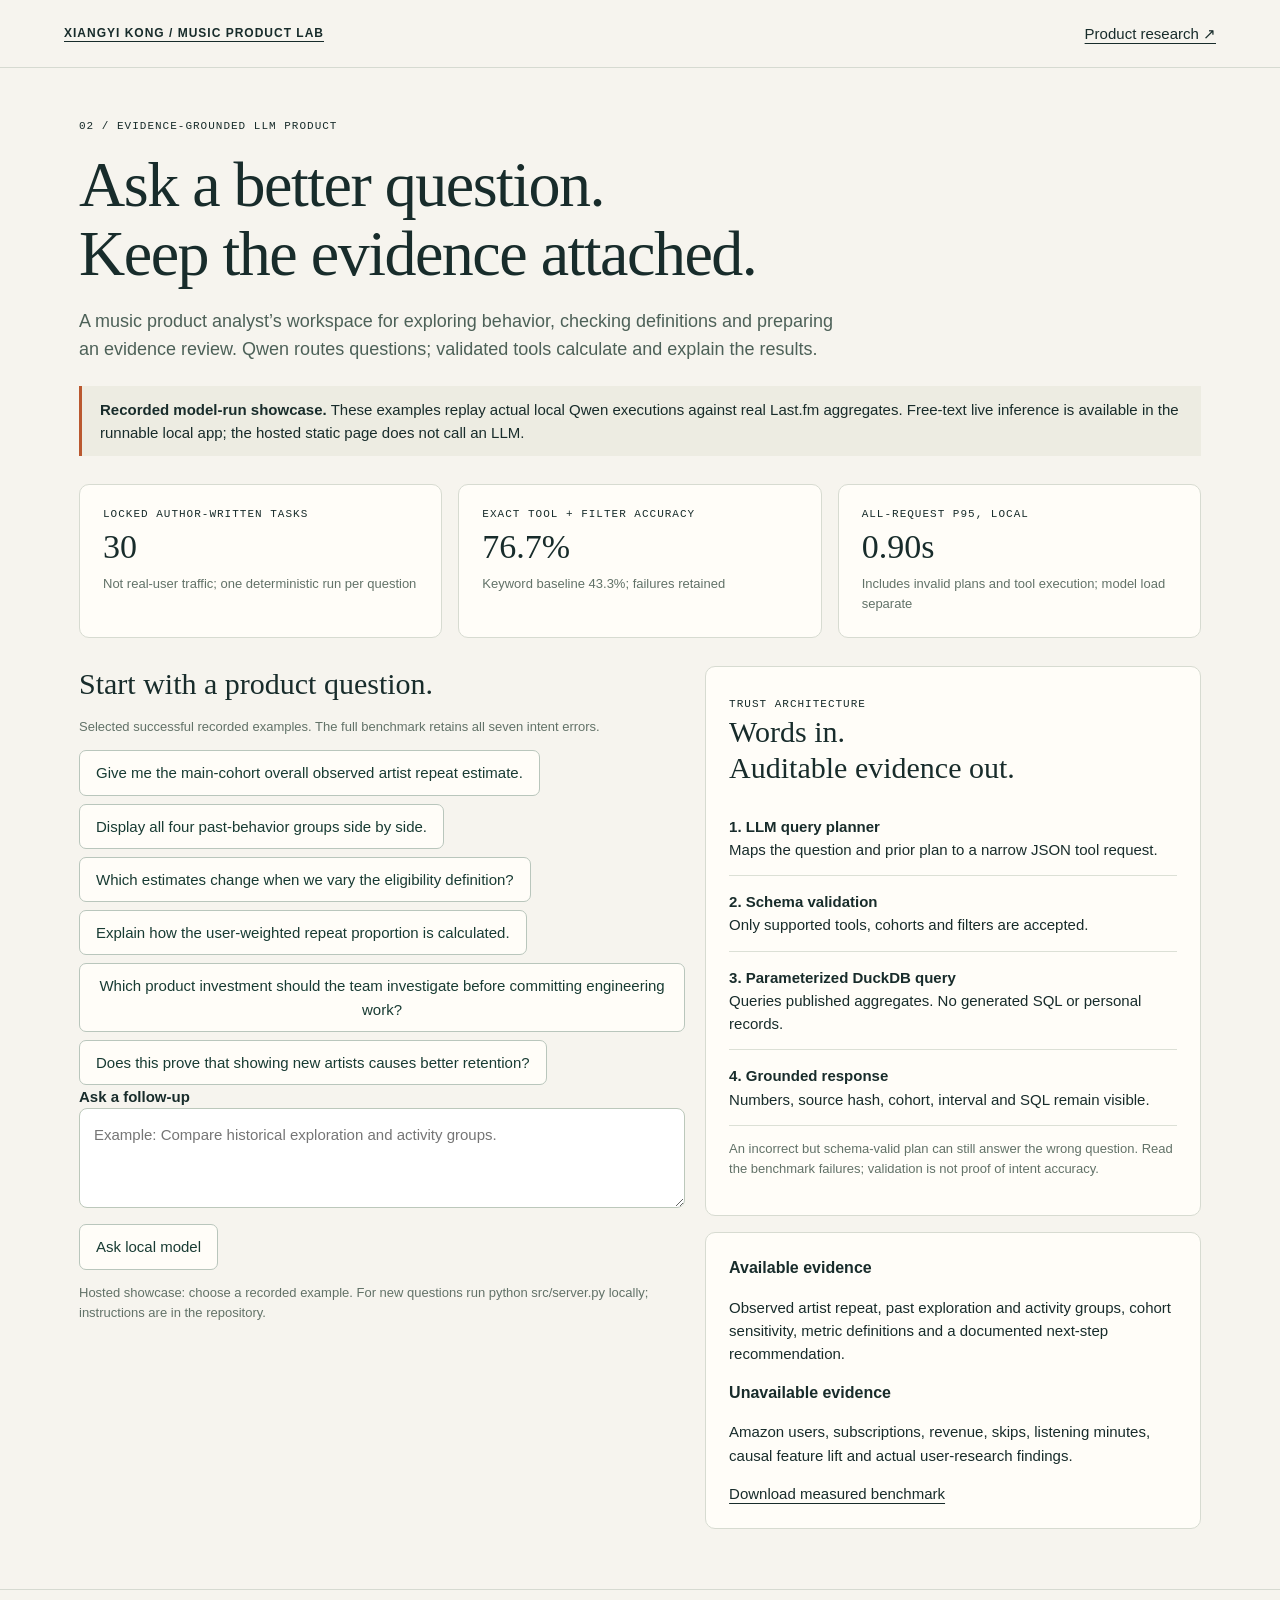
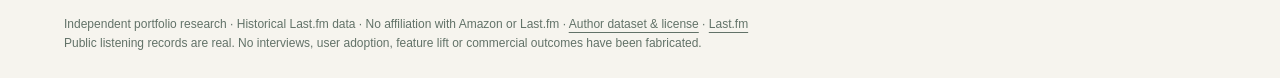
==== site/copilot.html @ 65029670 "Build real-data music product research and grounded LLM evidence" ====
<!doctype html><html lang="en"><head><meta charset="utf-8"><meta name="viewport" content="width=device-width,initial-scale=1"><meta name="description" content="Real Last.fm evidence, product decisions and grounded music analytics"><title>Music Insights Copilot / Evidence Workspace</title><link rel="stylesheet" href="style.css"></head><body><header><a class="brand" href="index.html">XIANGYI KONG / MUSIC PRODUCT LAB</a><a href="index.html">Product research ↗</a></header><main><span class="eyebrow">02 / Evidence-grounded LLM product</span><h1>Ask a better question.<br>Keep the evidence attached.</h1><p class="lede">A music product analyst’s workspace for exploring behavior, checking definitions and preparing an evidence review. Qwen routes questions; validated tools calculate and explain the results.</p><div class="note" id="mode"><b>Recorded model-run showcase.</b> These examples replay actual local Qwen executions against real Last.fm aggregates. Free-text live inference is available in the runnable local app; the hosted static page does not call an LLM.</div><div class="grid" id="eval"></div><div class="twocol"><section><h2>Start with a product question.</h2><p class="muted">Selected successful recorded examples. The full benchmark retains all seven intent errors.</p><div class="suggestions" id="suggestions"></div><div id="chat" aria-live="polite"></div><form id="askform"><label for="question"><b>Ask a follow-up</b></label><textarea id="question" rows="3" placeholder="Example: Compare historical exploration and activity groups."></textarea><button style="margin-top:10px" type="submit" id="send">Ask local model</button><p class="muted" id="status"></p></form></section><aside><article class="panel"><span class="eyebrow">Trust architecture</span><h2>Words in.<br>Auditable evidence out.</h2><div class="option"><b>1. LLM query planner</b>Maps the question and prior plan to a narrow JSON tool request.</div><div class="option"><b>2. Schema validation</b>Only supported tools, cohorts and filters are accepted.</div><div class="option"><b>3. Parameterized DuckDB query</b>Queries published aggregates. No generated SQL or personal records.</div><div class="option"><b>4. Grounded response</b>Numbers, source hash, cohort, interval and SQL remain visible.</div><p class="muted">An incorrect but schema-valid plan can still answer the wrong question. Read the benchmark failures; validation is not proof of intent accuracy.</p></article><article class="panel" style="margin-top:16px"><h3>Available evidence</h3><p>Observed artist repeat, past exploration and activity groups, cohort sensitivity, metric definitions and a documented next-step recommendation.</p><h3>Unavailable evidence</h3><p>Amazon users, subscriptions, revenue, skips, listening minutes, causal feature lift and actual user-research findings.</p><a href="evaluation.json">Download measured benchmark</a></article></aside></div></main><footer>Independent portfolio research · Historical Last.fm data · No affiliation with Amazon or Last.fm · <a href="https://zenodo.org/records/6090214">Author dataset & license</a> · <a href="https://www.last.fm/">Last.fm</a><br>Public listening records are real. No interviews, user adoption, feature lift or commercial outcomes have been fabricated.</footer><script>const $=s=>document.querySelector(s),esc=s=>String(s).replace(/[&<>"']/g,c=>({'&':'&amp;','<':'&lt;','>':'&gt;','"':'&quot;',"'":'&#39;'}[c]));let runs=[],previous=null,live=false;function show(q,r,replayed=false){$('#chat').insertAdjacentHTML('beforeend',`<div class="question">${esc(q)}</div><div class="assistant"><div class="eyebrow">${replayed?'Recorded actual model run':(live?'Live local model':'Recorded actual model run')}</div><p class="answer">${esc(r.answer)}</p><p class="muted">${esc(r.limitations)}</p><details><summary>Plan, SQL and evidence</summary><pre>${esc(JSON.stringify({plan:r.plan,sql:r.sql,parameters:r.parameters,provenance:r.provenance},null,2))}</pre></details></div>`);previous=r.plan}fetch('runs.json').then(r=>r.json()).then(d=>{runs=d;let chosen=['final-01','final-05','final-11','final-16','final-19','final-24'];for(let id of chosen){let r=d.find(x=>x.id===id);if(!r)continue;let b=document.createElement('button');b.textContent=r.question;b.onclick=()=>show(r.question,r.response,true);$('#suggestions').append(b)}});fetch('evaluation.json').then(r=>r.json()).then(e=>{$('#eval').innerHTML=`<div class="card"><div class="eyebrow">Locked author-written tasks</div><div class="metric">${e.cases}</div><div class="muted">Not real-user traffic; one deterministic run per question</div></div><div class="card"><div class="eyebrow">Exact tool + filter accuracy</div><div class="metric">${(100*e.exact_plan_accuracy).toFixed(1)}%</div><div class="muted">Keyword baseline ${(100*e.keyword_baseline_exact_accuracy).toFixed(1)}%; failures retained</div></div><div class="card"><div class="eyebrow">All-request p95, local</div><div class="metric">${e.all_requests_p95_seconds.toFixed(2)}s</div><div class="muted">Includes invalid plans and tool execution; model load separate</div></div>`});live=location.port==='8767';if(live){$('#mode').innerHTML='<b>Live local Qwen.</b> Free-text queries run on your computer. Data stays in the aggregate evidence layer.'}else{$('#question').disabled=true;$('#send').disabled=true;$('#status').textContent='Hosted showcase: choose a recorded example. For new questions run python src/server.py locally; instructions are in the repository.'}$('#askform').onsubmit=async ev=>{ev.preventDefault();const q=$('#question').value.trim();if(!q||!live)return;$('#send').disabled=true;$('#status').textContent='Planning and querying local evidence…';try{const res=await fetch('/api/ask',{method:'POST',headers:{'Content-Type':'application/json'},body:JSON.stringify({question:q,previous})});const r=await res.json();if(!res.ok)throw Error(r.error||'Request failed');show(q,r);$('#status').textContent=`Planner ${r.trace.planner_seconds.toFixed(2)}s · ${r.trace.schema_valid?'valid schema':'clarification fallback'}`;$('#question').value=''}catch(e){$('#status').textContent=e.message}finally{$('#send').disabled=false}};</script></body></html>
---- site/style.css ----
*{box-sizing:border-box}body{margin:0;background:#f6f4ee;color:#182c2b;font:15px/1.55 Arial,sans-serif}a{color:inherit;text-underline-offset:4px}button,select,textarea{font:inherit}button{cursor:pointer;border:1px solid #b9c6bc;background:#fffdf8;color:#183b33;padding:10px 16px;border-radius:7px}button:hover,button.active{background:#193e36;color:#fff}button:focus-visible,a:focus-visible,select:focus-visible,textarea:focus-visible{outline:3px solid #b64d26;outline-offset:3px}header{display:flex;justify-content:space-between;gap:20px;align-items:center;padding:22px 5vw;border-bottom:1px solid #d6dad1}.brand{font-weight:bold;letter-spacing:1px;font-size:12px}.tag,.eyebrow{font:11px monospace;letter-spacing:1px;text-transform:uppercase}.tag{padding:5px 9px;background:#e4eade;border-radius:4px}main{max-width:1250px;margin:auto;padding:44px 5vw 60px}h1{font:clamp(38px,5vw,64px)/1.08 Georgia,serif;letter-spacing:-1.5px;max-width:900px;margin:14px 0 20px}h2{font:30px/1.2 Georgia,serif;margin:0 0 15px}h3{font-size:16px;margin:0 0 8px}p{max-width:830px}.lede{font-size:18px;color:#4d6158;max-width:760px}.grid{display:grid;grid-template-columns:repeat(3,1fr);gap:16px;margin:28px 0}.card,.panel{background:#fffdf8;border:1px solid #d7dbd1;border-radius:10px;padding:23px}.metric{font:34px Georgia,serif;margin:8px 0}.muted{color:#627268;font-size:13px}.note{border-left:3px solid #ba582f;padding:12px 18px;background:#edece2;margin:22px 0}.tabs{display:flex;gap:9px;flex-wrap:wrap;margin:30px 0 20px}.toolbar{display:flex;align-items:center;gap:12px;flex-wrap:wrap;margin:20px 0}select{padding:9px;border:1px solid #bac7ba;background:#fffdf8;border-radius:5px}table{border-collapse:collapse;width:100%;font-size:13px}td,th{text-align:left;padding:12px 8px;border-bottom:1px solid #dce0d6}th{font-size:11px;letter-spacing:.6px;text-transform:uppercase}.scroll{overflow:auto}.barrow{display:grid;grid-template-columns:210px 1fr 90px;gap:12px;align-items:center;margin:22px 0}.track{height:22px;background:#edf0e6;border-radius:4px;position:relative}.fill{height:100%;background:#397664;border-radius:4px}.interval{position:absolute;top:9px;height:4px;background:#142d25}.twocol{display:grid;grid-template-columns:1.1fr .9fr;gap:20px}.option{padding:14px 0;border-bottom:1px solid #dce0d6}.option b{display:block}.answer{white-space:pre-wrap}.question{margin-top:20px;padding:14px 18px;background:#dfe9df;border-radius:8px;white-space:pre-wrap}.assistant{margin:10px 0 24px;padding:23px;background:#fffdf8;border:1px solid #d3dcd1;border-radius:8px}.suggestions{display:flex;gap:8px;flex-wrap:wrap}textarea{width:100%;padding:14px;border:1px solid #bcc8bb;border-radius:8px;background:white;resize:vertical}pre{overflow:auto;font:12px/1.5 monospace;background:#eef1e8;padding:14px;border-radius:5px}details{margin:14px 0}summary{cursor:pointer;font-weight:bold}footer{padding:25px 5vw;border-top:1px solid #d6dad1;color:#627268;font-size:12px}.hidden{display:none!important}svg{max-width:100%;height:auto}@media(max-width:750px){.grid,.twocol{grid-template-columns:1fr}main{padding-top:28px}header{align-items:flex-start}.barrow{grid-template-columns:135px 1fr 65px;font-size:12px}.metric{font-size:30px}}
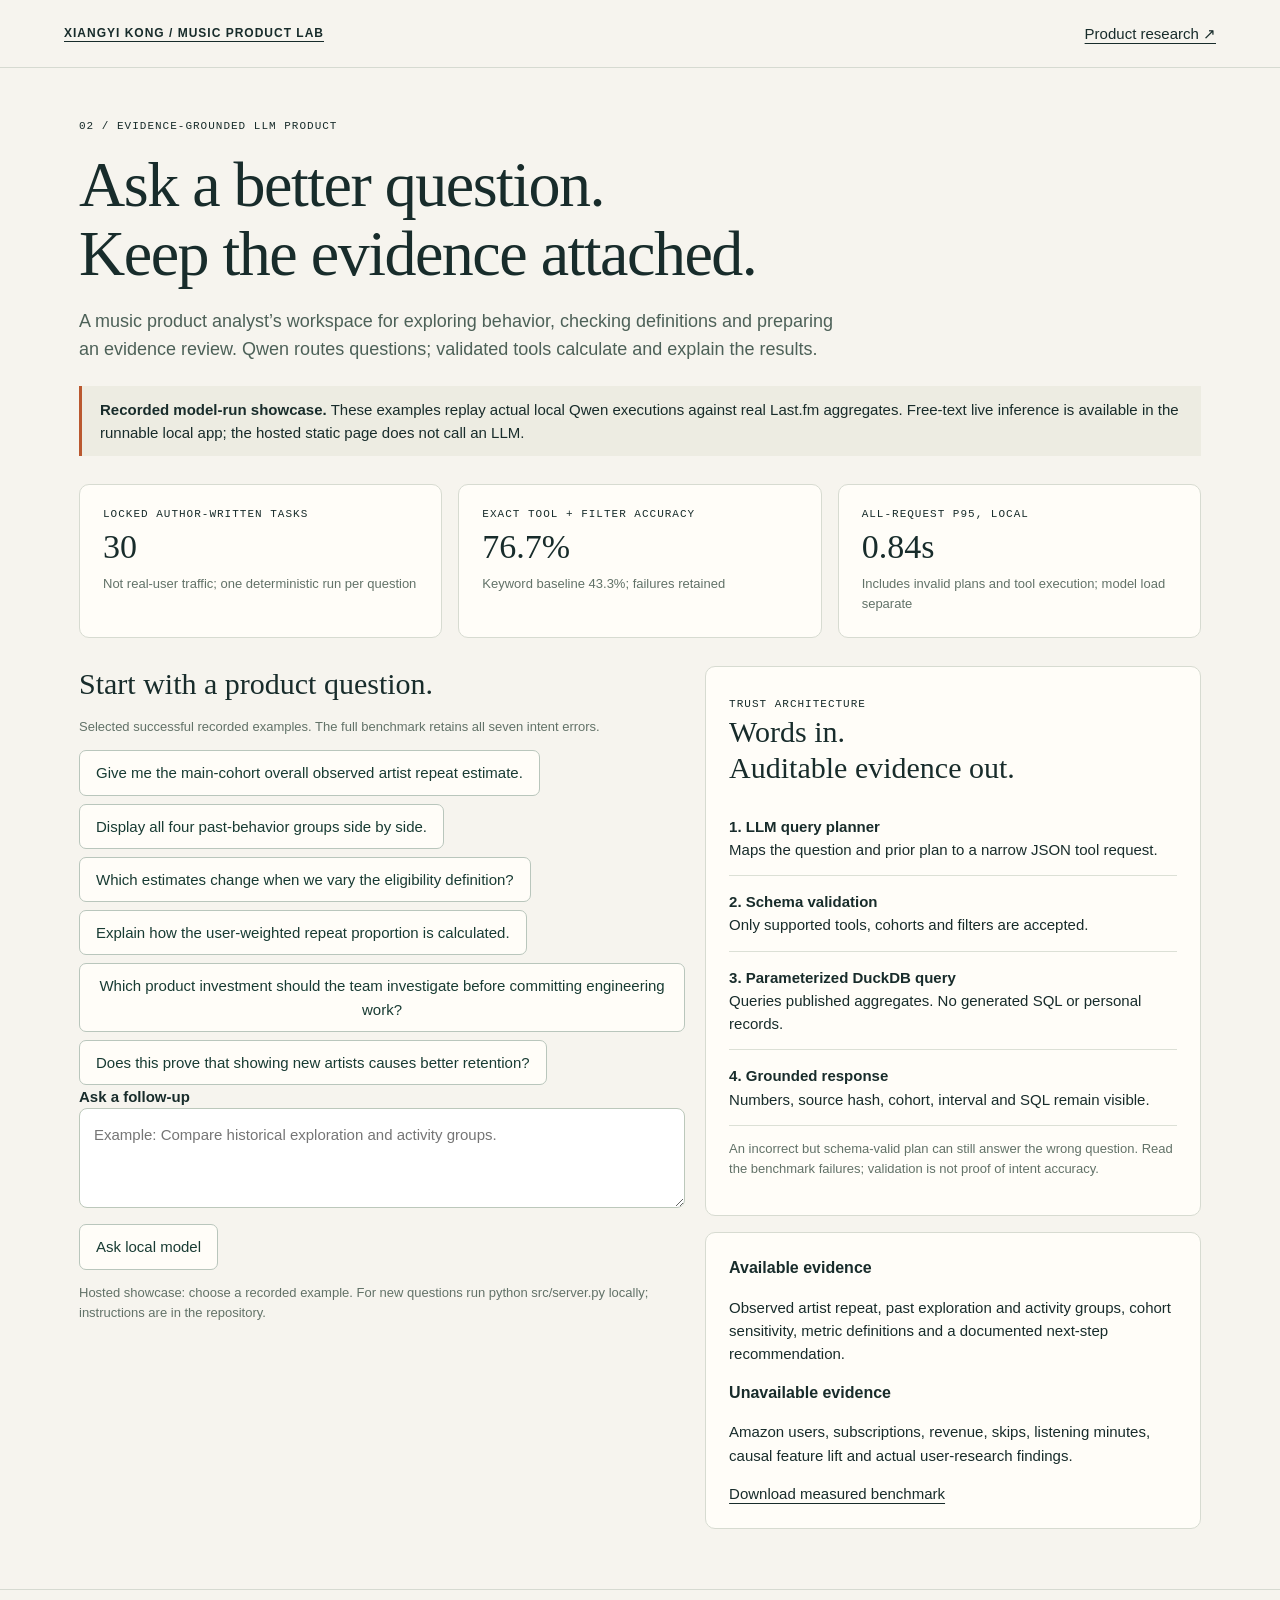
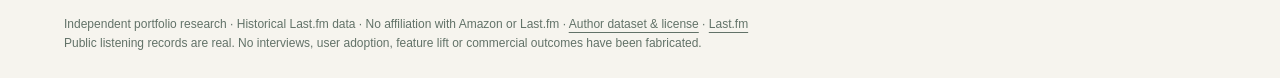
==== commit d75286c2: "Build real-data music product research and grounded LLM evidence" ====
--- a/site/copilot.html
+++ b/site/copilot.html
@@ -1 +1 @@
-<!doctype html><html lang="en"><head><meta charset="utf-8"><meta name="viewport" content="width=device-width,initial-scale=1"><meta name="description" content="Real Last.fm evidence, product decisions and grounded music analytics"><title>Music Insights Copilot / Evidence Workspace</title><link rel="stylesheet" href="style.css"></head><body><header><a class="brand" href="index.html">XIANGYI KONG / MUSIC PRODUCT LAB</a><a href="index.html">Product research ↗</a></header><main><span class="eyebrow">02 / Evidence-grounded LLM product</span><h1>Ask a better question.<br>Keep the evidence attached.</h1><p class="lede">A music product analyst’s workspace for exploring behavior, checking definitions and preparing an evidence review. Qwen routes questions; validated tools calculate and explain the results.</p><div class="note" id="mode"><b>Recorded model-run showcase.</b> These examples replay actual local Qwen executions against real Last.fm aggregates. Free-text live inference is available in the runnable local app; the hosted static page does not call an LLM.</div><div class="grid" id="eval"></div><div class="twocol"><section><h2>Start with a product question.</h2><p class="muted">Selected successful recorded examples. The full benchmark retains all seven intent errors.</p><div class="suggestions" id="suggestions"></div><div id="chat" aria-live="polite"></div><form id="askform"><label for="question"><b>Ask a follow-up</b></label><textarea id="question" rows="3" placeholder="Example: Compare historical exploration and activity groups."></textarea><button style="margin-top:10px" type="submit" id="send">Ask local model</button><p class="muted" id="status"></p></form></section><aside><article class="panel"><span class="eyebrow">Trust architecture</span><h2>Words in.<br>Auditable evidence out.</h2><div class="option"><b>1. LLM query planner</b>Maps the question and prior plan to a narrow JSON tool request.</div><div class="option"><b>2. Schema validation</b>Only supported tools, cohorts and filters are accepted.</div><div class="option"><b>3. Parameterized DuckDB query</b>Queries published aggregates. No generated SQL or personal records.</div><div class="option"><b>4. Grounded response</b>Numbers, source hash, cohort, interval and SQL remain visible.</div><p class="muted">An incorrect but schema-valid plan can still answer the wrong question. Read the benchmark failures; validation is not proof of intent accuracy.</p></article><article class="panel" style="margin-top:16px"><h3>Available evidence</h3><p>Observed artist repeat, past exploration and activity groups, cohort sensitivity, metric definitions and a documented next-step recommendation.</p><h3>Unavailable evidence</h3><p>Amazon users, subscriptions, revenue, skips, listening minutes, causal feature lift and actual user-research findings.</p><a href="evaluation.json">Download measured benchmark</a></article></aside></div></main><footer>Independent portfolio research · Historical Last.fm data · No affiliation with Amazon or Last.fm · <a href="https://zenodo.org/records/6090214">Author dataset & license</a> · <a href="https://www.last.fm/">Last.fm</a><br>Public listening records are real. No interviews, user adoption, feature lift or commercial outcomes have been fabricated.</footer><script>const $=s=>document.querySelector(s),esc=s=>String(s).replace(/[&<>"']/g,c=>({'&':'&amp;','<':'&lt;','>':'&gt;','"':'&quot;',"'":'&#39;'}[c]));let runs=[],previous=null,live=false;function show(q,r,replayed=false){$('#chat').insertAdjacentHTML('beforeend',`<div class="question">${esc(q)}</div><div class="assistant"><div class="eyebrow">${replayed?'Recorded actual model run':(live?'Live local model':'Recorded actual model run')}</div><p class="answer">${esc(r.answer)}</p><p class="muted">${esc(r.limitations)}</p><details><summary>Plan, SQL and evidence</summary><pre>${esc(JSON.stringify({plan:r.plan,sql:r.sql,parameters:r.parameters,provenance:r.provenance},null,2))}</pre></details></div>`);previous=r.plan}fetch('runs.json').then(r=>r.json()).then(d=>{runs=d;let chosen=['final-01','final-05','final-11','final-16','final-19','final-24'];for(let id of chosen){let r=d.find(x=>x.id===id);if(!r)continue;let b=document.createElement('button');b.textContent=r.question;b.onclick=()=>show(r.question,r.response,true);$('#suggestions').append(b)}});fetch('evaluation.json').then(r=>r.json()).then(e=>{$('#eval').innerHTML=`<div class="card"><div class="eyebrow">Locked author-written tasks</div><div class="metric">${e.cases}</div><div class="muted">Not real-user traffic; one deterministic run per question</div></div><div class="card"><div class="eyebrow">Exact tool + filter accuracy</div><div class="metric">${(100*e.exact_plan_accuracy).toFixed(1)}%</div><div class="muted">Keyword baseline ${(100*e.keyword_baseline_exact_accuracy).toFixed(1)}%; failures retained</div></div><div class="card"><div class="eyebrow">All-request p95, local</div><div class="metric">${e.all_requests_p95_seconds.toFixed(2)}s</div><div class="muted">Includes invalid plans and tool execution; model load separate</div></div>`});live=location.port==='8767';if(live){$('#mode').innerHTML='<b>Live local Qwen.</b> Free-text queries run on your computer. Data stays in the aggregate evidence layer.'}else{$('#question').disabled=true;$('#send').disabled=true;$('#status').textContent='Hosted showcase: choose a recorded example. For new questions run python src/server.py locally; instructions are in the repository.'}$('#askform').onsubmit=async ev=>{ev.preventDefault();const q=$('#question').value.trim();if(!q||!live)return;$('#send').disabled=true;$('#status').textContent='Planning and querying local evidence…';try{const res=await fetch('/api/ask',{method:'POST',headers:{'Content-Type':'application/json'},body:JSON.stringify({question:q,previous})});const r=await res.json();if(!res.ok)throw Error(r.error||'Request failed');show(q,r);$('#status').textContent=`Planner ${r.trace.planner_seconds.toFixed(2)}s · ${r.trace.schema_valid?'valid schema':'clarification fallback'}`;$('#question').value=''}catch(e){$('#status').textContent=e.message}finally{$('#send').disabled=false}};</script></body></html>+<!doctype html><html lang="en"><head><meta charset="utf-8"><meta name="viewport" content="width=device-width,initial-scale=1"><meta name="description" content="Real Last.fm evidence, product decisions and grounded music analytics"><title>Music Insights Copilot / Evidence Workspace</title><link rel="stylesheet" href="style.css"></head><body><header><a class="brand" href="index.html">XIANGYI KONG / MUSIC PRODUCT LAB</a><a href="index.html">Product research ↗</a></header><main><span class="eyebrow">02 / Evidence-grounded LLM product</span><h1>Ask a better question.<br>Keep the evidence attached.</h1><p class="lede">A music product analyst’s workspace for exploring behavior, checking definitions and preparing an evidence review. Qwen routes questions; validated tools calculate and explain the results.</p><div class="note" id="mode"><b>Recorded model-run showcase.</b> These examples replay actual local Qwen executions against real Last.fm aggregates. Free-text live inference is available in the runnable local app; the hosted static page does not call an LLM.</div><div class="grid" id="eval"></div><div class="twocol"><section><h2>Start with a product question.</h2><p class="muted">Selected successful recorded examples. The full benchmark retains all seven intent errors.</p><div class="suggestions" id="suggestions"></div><div id="chat" aria-live="polite"></div><form id="askform"><label for="question"><b>Ask a follow-up</b></label><textarea id="question" rows="3" placeholder="Example: Compare historical exploration and activity groups."></textarea><button style="margin-top:10px" type="submit" id="send">Ask local model</button><p class="muted" id="status"></p></form></section><aside><article class="panel"><span class="eyebrow">Trust architecture</span><h2>Words in.<br>Auditable evidence out.</h2><div class="option"><b>1. LLM query planner</b>Maps the question and prior plan to a narrow JSON tool request.</div><div class="option"><b>2. Schema validation</b>Only supported tools, cohorts and filters are accepted.</div><div class="option"><b>3. Parameterized DuckDB query</b>Queries published aggregates. No generated SQL or personal records.</div><div class="option"><b>4. Grounded response</b>Numbers, source hash, cohort, interval and SQL remain visible.</div><p class="muted">An incorrect but schema-valid plan can still answer the wrong question. Read the benchmark failures; validation is not proof of intent accuracy.</p></article><article class="panel" style="margin-top:16px"><h3>Available evidence</h3><p>Observed artist repeat, past exploration and activity groups, cohort sensitivity, metric definitions and a documented next-step recommendation.</p><h3>Unavailable evidence</h3><p>Amazon users, subscriptions, revenue, skips, listening minutes, causal feature lift and actual user-research findings.</p><a href="evaluation.json">Download measured benchmark</a></article></aside></div></main><footer>Independent portfolio research · Historical Last.fm data · No affiliation with Amazon or Last.fm · <a href="https://zenodo.org/records/6090214">Author dataset & license</a> · <a href="https://www.last.fm/">Last.fm</a><br>Public listening records are real. No interviews, user adoption, feature lift or commercial outcomes have been fabricated.</footer><script>const $=s=>document.querySelector(s),esc=s=>String(s).replace(/[&<>"']/g,c=>({'&':'&amp;','<':'&lt;','>':'&gt;','"':'&quot;',"'":'&#39;'}[c]));let runs=[],previous=null,live=false;function show(q,r,replayed=false){$('#chat').insertAdjacentHTML('beforeend',`<div class="question">${esc(q)}</div><div class="assistant"><div class="eyebrow">${replayed?'Recorded actual model run':(live?'Live local model':'Recorded actual model run')}</div><p class="answer">${esc(r.answer)}</p><p class="muted">${esc(r.limitations)}</p><details><summary>Plan, SQL and evidence</summary><pre>${esc(JSON.stringify({plan:r.plan,sql:r.sql,parameters:r.parameters,provenance:r.provenance},null,2))}</pre></details></div>`);previous=r.plan}fetch('runs.json?v=098221bf7341').then(r=>r.json()).then(d=>{runs=d;let chosen=['final-01','final-05','final-11','final-16','final-19','final-24'];for(let id of chosen){let r=d.find(x=>x.id===id);if(!r)continue;let b=document.createElement('button');b.textContent=r.question;b.onclick=()=>show(r.question,r.response,true);$('#suggestions').append(b)}});fetch('evaluation.json?v=4fc0ce950469').then(r=>r.json()).then(e=>{$('#eval').innerHTML=`<div class="card"><div class="eyebrow">Locked author-written tasks</div><div class="metric">${e.cases}</div><div class="muted">Not real-user traffic; one deterministic run per question</div></div><div class="card"><div class="eyebrow">Exact tool + filter accuracy</div><div class="metric">${(100*e.exact_plan_accuracy).toFixed(1)}%</div><div class="muted">Keyword baseline ${(100*e.keyword_baseline_exact_accuracy).toFixed(1)}%; failures retained</div></div><div class="card"><div class="eyebrow">All-request p95, local</div><div class="metric">${e.all_requests_p95_seconds.toFixed(2)}s</div><div class="muted">Includes invalid plans and tool execution; model load separate</div></div>`});live=location.port==='8767';if(live){$('#mode').innerHTML='<b>Live local Qwen.</b> Free-text queries run on your computer. Data stays in the aggregate evidence layer.'}else{$('#question').disabled=true;$('#send').disabled=true;$('#status').textContent='Hosted showcase: choose a recorded example. For new questions run python src/server.py locally; instructions are in the repository.'}$('#askform').onsubmit=async ev=>{ev.preventDefault();const q=$('#question').value.trim();if(!q||!live)return;$('#send').disabled=true;$('#status').textContent='Planning and querying local evidence…';try{const res=await fetch('/api/ask',{method:'POST',headers:{'Content-Type':'application/json'},body:JSON.stringify({question:q,previous})});const r=await res.json();if(!res.ok)throw Error(r.error||'Request failed');show(q,r);$('#status').textContent=`Planner ${r.trace.planner_seconds.toFixed(2)}s · ${r.trace.schema_valid?'valid schema':'clarification fallback'}`;$('#question').value=''}catch(e){$('#status').textContent=e.message}finally{$('#send').disabled=false}};</script></body></html>
